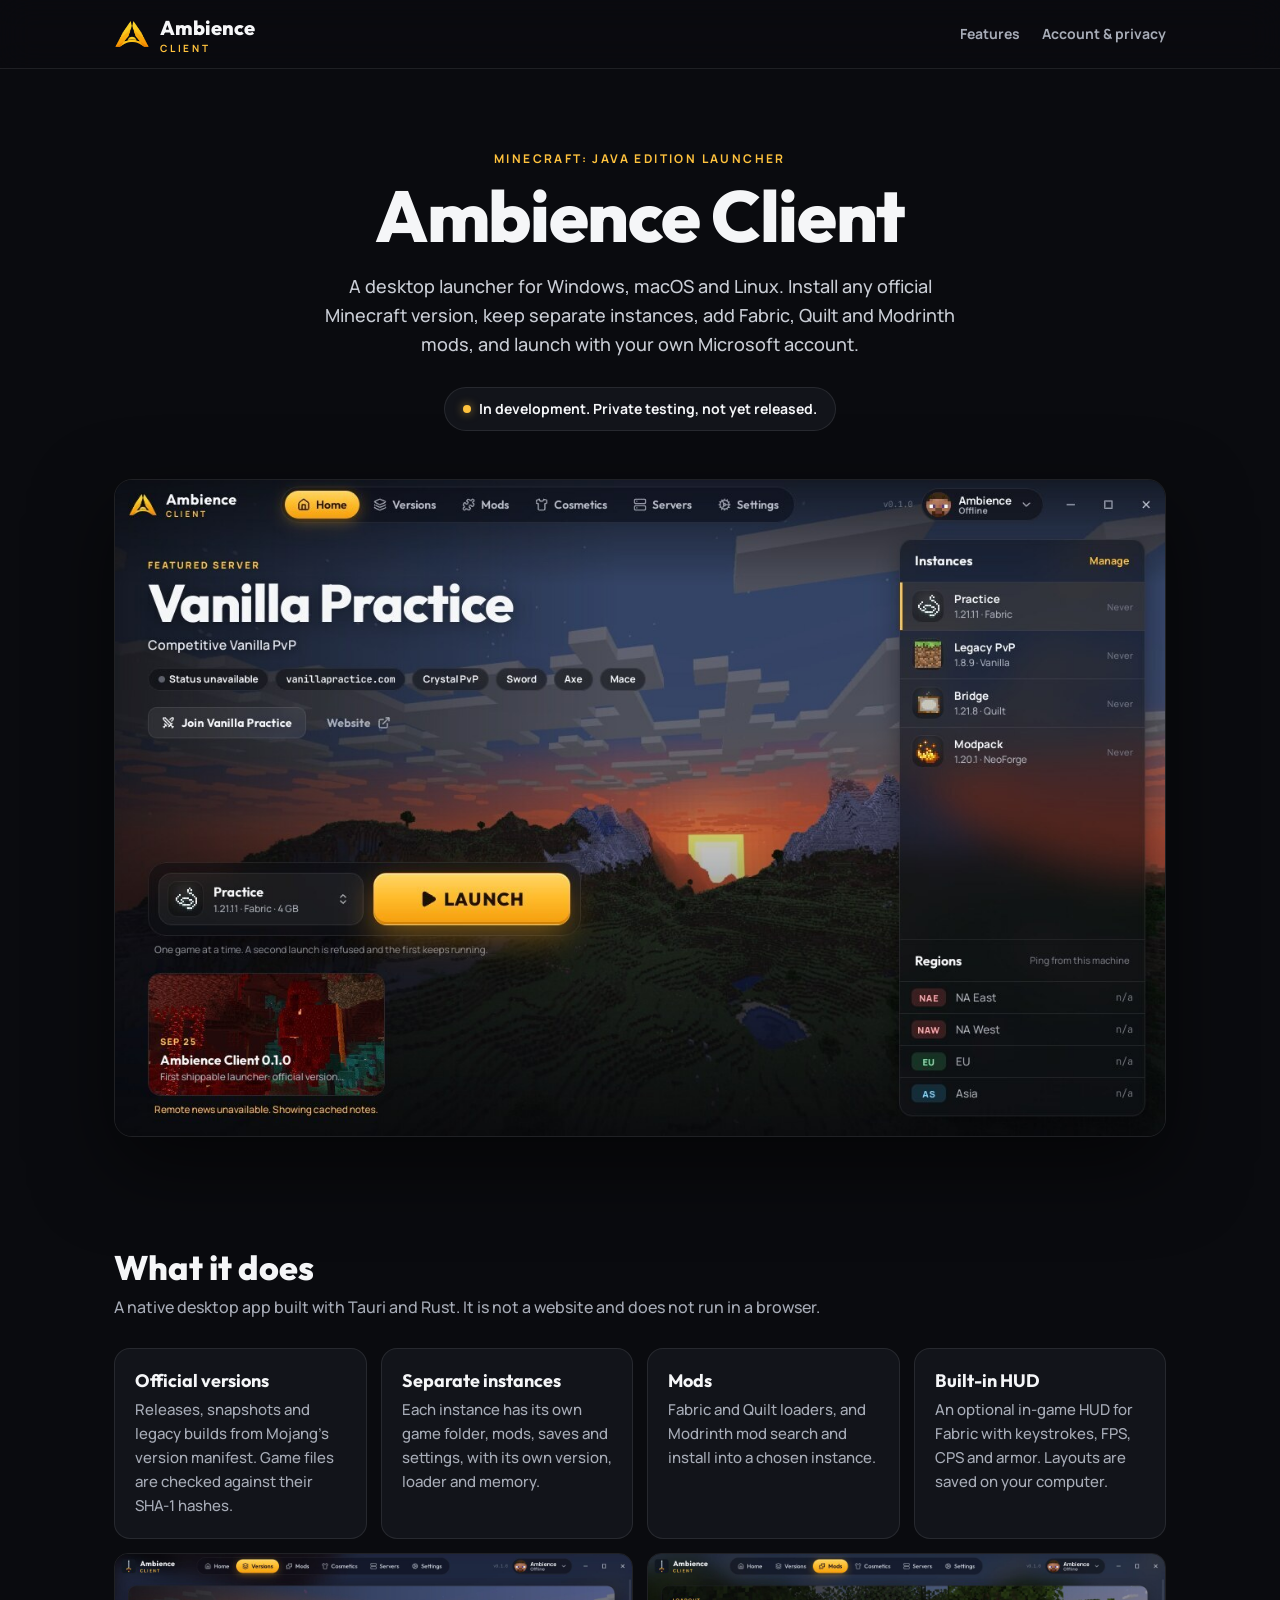
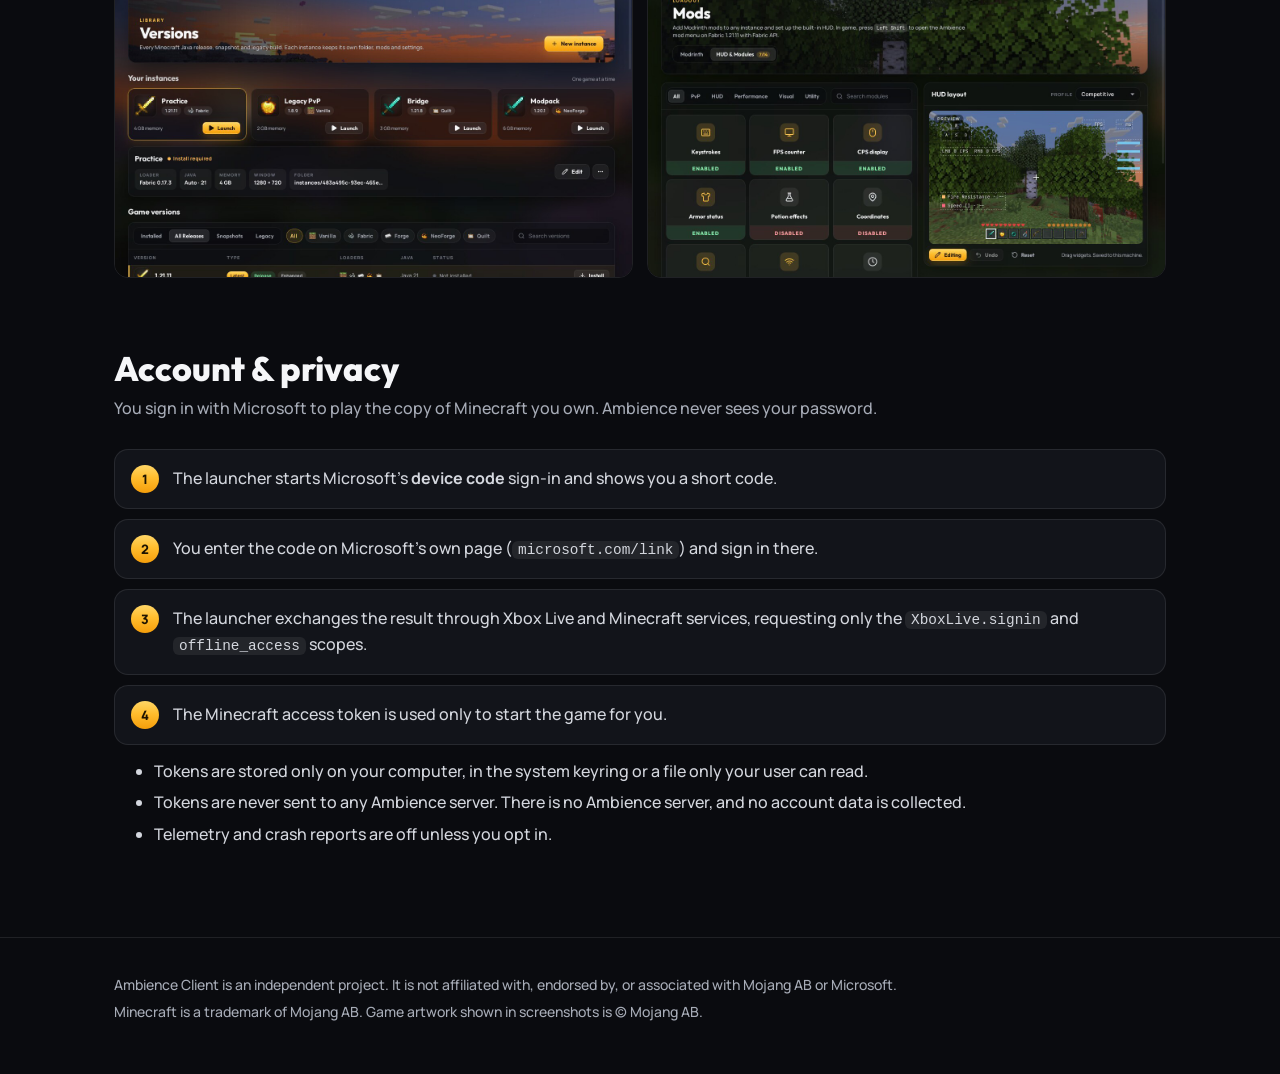
==== index.html @ 085f2ac5 "Add the Ambience Client website." ====
<!doctype html>
<html lang="en">
  <head>
    <meta charset="utf-8" />
    <meta name="viewport" content="width=device-width, initial-scale=1" />
    <title>Ambience Client — Minecraft Java launcher</title>
    <meta name="description" content="Ambience Client is a desktop launcher for Minecraft: Java Edition with isolated instances, Fabric and Quilt, Modrinth mods and Microsoft sign-in." />
    <link rel="icon" type="image/png" href="assets/favicon.png" />
    <link rel="preconnect" href="https://fonts.googleapis.com" />
    <link rel="preconnect" href="https://fonts.gstatic.com" crossorigin />
    <link href="https://fonts.googleapis.com/css2?family=Manrope:wght@500;600;700&family=Outfit:wght@700;800&display=swap" rel="stylesheet" />
    <style>
      :root {
        --bg: #0a0b0f;
        --panel: #12141a;
        --line: rgba(255, 255, 255, 0.09);
        --ink: #f5f6f8;
        --muted: #a7acb7;
        --gold: #ffc23d;
        --gold-grad: linear-gradient(180deg, #ffd666 0%, #ffbd2e 45%, #f59e0b 100%);
      }
      * { box-sizing: border-box; }
      html { scroll-behavior: smooth; }
      body {
        margin: 0;
        background: var(--bg);
        color: var(--ink);
        font: 500 16px/1.6 "Manrope", system-ui, sans-serif;
        -webkit-font-smoothing: antialiased;
      }
      a { color: inherit; }
      .wrap { max-width: 1100px; margin: 0 auto; padding: 0 24px; }
      header {
        position: sticky; top: 0; z-index: 10;
        background: rgba(10, 11, 15, 0.8);
        backdrop-filter: blur(16px);
        border-bottom: 1px solid var(--line);
      }
      header .wrap { display: flex; align-items: center; justify-content: space-between; height: 68px; }
      .brand { display: flex; align-items: center; gap: 10px; text-decoration: none; }
      .brand img { width: 36px; height: 36px; }
      .brand b { font: 800 20px "Outfit", sans-serif; }
      .brand small { display: block; font-size: 10px; font-weight: 700; letter-spacing: 0.28em; color: var(--gold); line-height: 1; }
      nav { display: flex; gap: 22px; font-weight: 700; font-size: 14px; }
      nav a { text-decoration: none; color: var(--muted); }
      nav a:hover { color: var(--ink); }

      .hero { padding: 80px 0 40px; text-align: center; }
      .kicker { font-size: 12px; font-weight: 700; letter-spacing: 0.2em; text-transform: uppercase; color: var(--gold); }
      h1 { margin: 12px 0 0; font: 800 clamp(40px, 7vw, 72px)/1 "Outfit", sans-serif; letter-spacing: -0.02em; }
      .lede { max-width: 640px; margin: 20px auto 0; font-size: 18px; color: #c9cdd5; }
      .status {
        display: inline-flex; align-items: center; gap: 8px; margin-top: 28px;
        padding: 10px 18px; border-radius: 999px; border: 1px solid var(--line); background: var(--panel);
        font-weight: 700; font-size: 14px;
      }
      .status i { width: 8px; height: 8px; border-radius: 99px; background: var(--gold); box-shadow: 0 0 10px rgba(255, 194, 61, 0.6); }
      .shot {
        display: block; width: 100%; margin: 48px auto 0; border-radius: 18px;
        border: 1px solid var(--line); box-shadow: 0 30px 80px rgba(0, 0, 0, 0.55);
      }

      section { padding: 72px 0 0; }
      h2 { margin: 0 0 8px; font: 800 34px/1.1 "Outfit", sans-serif; }
      .sub { margin: 0 0 28px; color: var(--muted); }
      .grid { display: grid; grid-template-columns: repeat(auto-fit, minmax(240px, 1fr)); gap: 14px; }
      .card { padding: 20px; border-radius: 16px; border: 1px solid var(--line); background: var(--panel); }
      .card h3 { margin: 0 0 6px; font: 700 18px "Outfit", sans-serif; }
      .card p { margin: 0; color: var(--muted); font-size: 15px; }
      .pair { display: grid; grid-template-columns: 1fr 1fr; gap: 14px; margin-top: 14px; }
      .pair img { width: 100%; border-radius: 14px; border: 1px solid var(--line); }

      .steps { counter-reset: s; list-style: none; padding: 0; margin: 0; display: grid; gap: 10px; }
      .steps li {
        counter-increment: s; position: relative; padding: 16px 18px 16px 58px;
        border-radius: 14px; border: 1px solid var(--line); background: var(--panel); color: #d4d7de;
      }
      .steps li::before {
        content: counter(s); position: absolute; left: 16px; top: 15px;
        width: 28px; height: 28px; border-radius: 99px; display: grid; place-items: center;
        background: var(--gold-grad); color: #1d1300; font-weight: 800; font-size: 13px;
      }
      code { font-family: ui-monospace, "JetBrains Mono", monospace; font-size: 0.9em; padding: 1px 6px; border-radius: 6px; background: rgba(255, 255, 255, 0.07); }
      .facts { margin-top: 14px; }
      .facts li { margin: 6px 0; color: #d4d7de; }

      footer { margin-top: 90px; padding: 32px 0 48px; border-top: 1px solid var(--line); color: var(--muted); font-size: 14px; }
      footer p { margin: 4px 0; }
      @media (max-width: 720px) {
        nav { display: none; }
        .pair { grid-template-columns: 1fr; }
        .hero { padding-top: 48px; }
      }
    </style>
  </head>
  <body>
    <header>
      <div class="wrap">
        <a class="brand" href="#top">
          <img src="assets/logo.png" alt="" />
          <span><b>Ambience</b><small>CLIENT</small></span>
        </a>
        <nav>
          <a href="#features">Features</a>
          <a href="#account">Account &amp; privacy</a>
        </nav>
      </div>
    </header>

    <main class="wrap" id="top">
      <div class="hero">
        <div class="kicker">Minecraft: Java Edition launcher</div>
        <h1>Ambience Client</h1>
        <p class="lede">
          A desktop launcher for Windows, macOS and Linux. Install any official Minecraft version, keep separate
          instances, add Fabric, Quilt and Modrinth mods, and launch with your own Microsoft account.
        </p>
        <div class="status"><i></i> In development. Private testing, not yet released.</div>
        <img class="shot" src="assets/home.jpg" alt="Ambience Client home screen with the launch button and instance list" />
      </div>

      <section id="features">
        <h2>What it does</h2>
        <p class="sub">A native desktop app built with Tauri and Rust. It is not a website and does not run in a browser.</p>
        <div class="grid">
          <div class="card">
            <h3>Official versions</h3>
            <p>Releases, snapshots and legacy builds from Mojang's version manifest. Game files are checked against their SHA-1 hashes.</p>
          </div>
          <div class="card">
            <h3>Separate instances</h3>
            <p>Each instance has its own game folder, mods, saves and settings, with its own version, loader and memory.</p>
          </div>
          <div class="card">
            <h3>Mods</h3>
            <p>Fabric and Quilt loaders, and Modrinth mod search and install into a chosen instance.</p>
          </div>
          <div class="card">
            <h3>Built-in HUD</h3>
            <p>An optional in-game HUD for Fabric with keystrokes, FPS, CPS and armor. Layouts are saved on your computer.</p>
          </div>
        </div>
        <div class="pair">
          <img src="assets/versions.jpg" alt="Versions screen with instances and the game version list" />
          <img src="assets/mods-hud.jpg" alt="Mods screen with module tiles and the HUD layout editor" />
        </div>
      </section>

      <section id="account">
        <h2>Account &amp; privacy</h2>
        <p class="sub">You sign in with Microsoft to play the copy of Minecraft you own. Ambience never sees your password.</p>
        <ol class="steps">
          <li>The launcher starts Microsoft's <b>device code</b> sign-in and shows you a short code.</li>
          <li>You enter the code on Microsoft's own page (<code>microsoft.com/link</code>) and sign in there.</li>
          <li>The launcher exchanges the result through Xbox Live and Minecraft services, requesting only the <code>XboxLive.signin</code> and <code>offline_access</code> scopes.</li>
          <li>The Minecraft access token is used only to start the game for you.</li>
        </ol>
        <ul class="facts">
          <li>Tokens are stored only on your computer, in the system keyring or a file only your user can read.</li>
          <li>Tokens are never sent to any Ambience server. There is no Ambience server, and no account data is collected.</li>
          <li>Telemetry and crash reports are off unless you opt in.</li>
        </ul>
      </section>

    </main>

    <footer>
      <div class="wrap">
        <p>Ambience Client is an independent project. It is not affiliated with, endorsed by, or associated with Mojang AB or Microsoft.</p>
        <p>Minecraft is a trademark of Mojang AB. Game artwork shown in screenshots is © Mojang AB.</p>
      </div>
    </footer>
  </body>
</html>
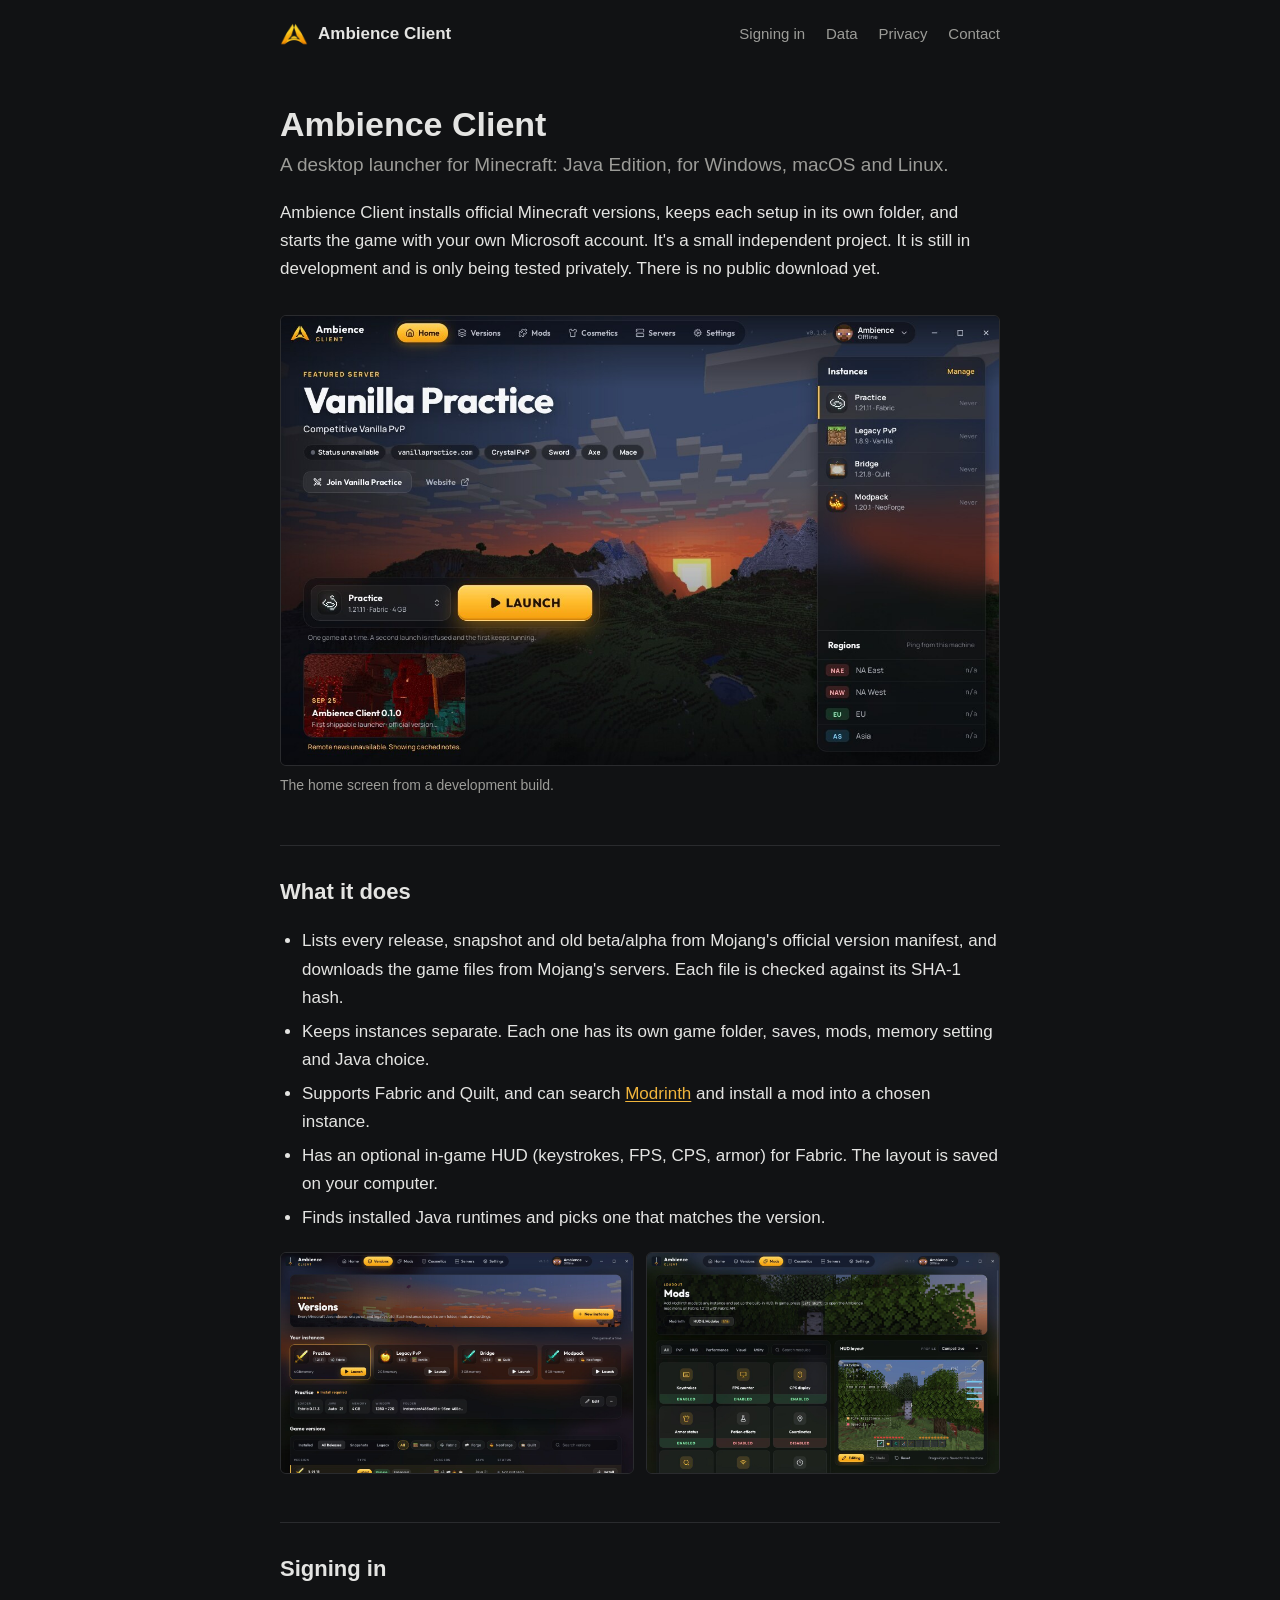
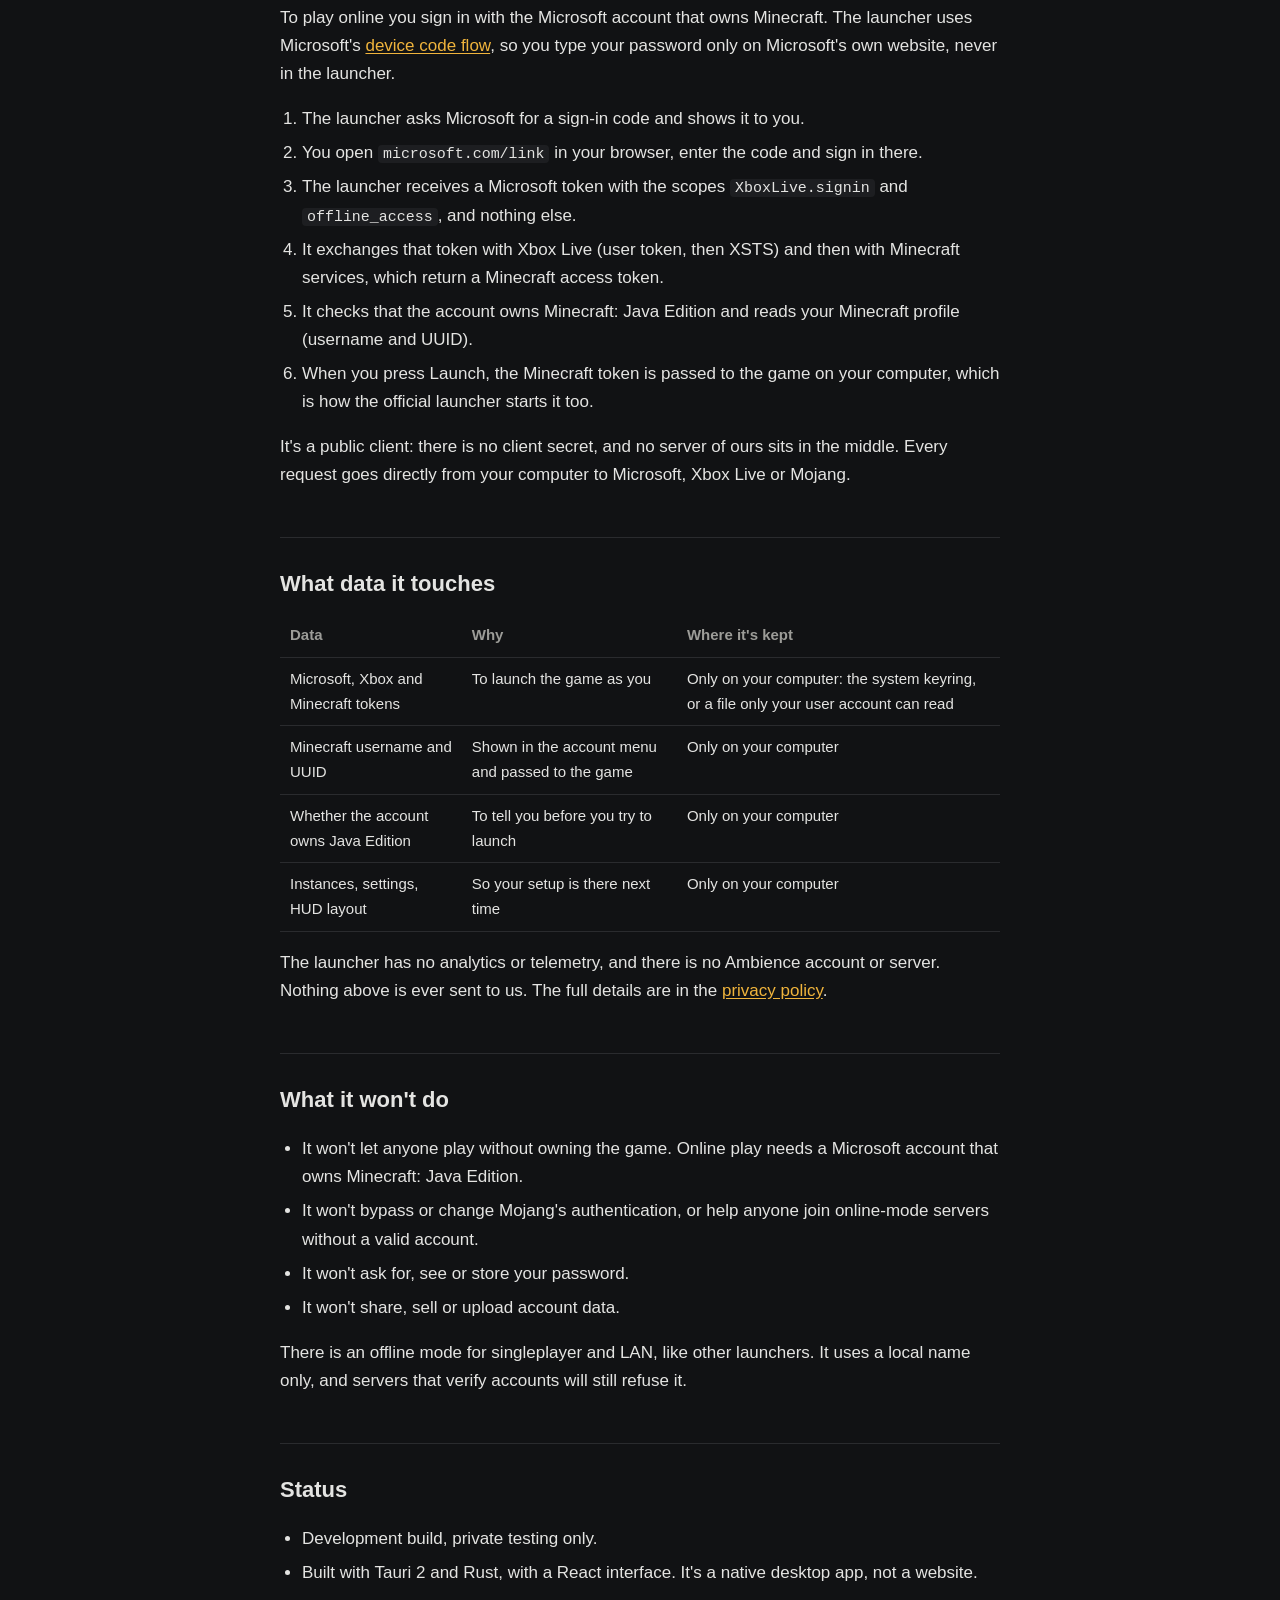
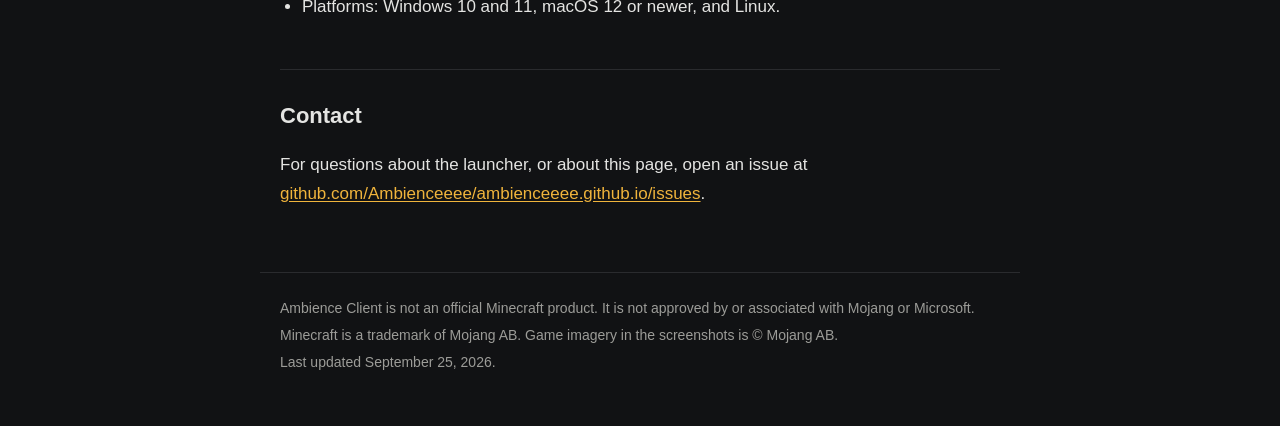
==== commit d1a00449: "Rewrite the site as a plain project page and add a privacy policy." ====
--- a/index.html
+++ b/index.html
@@ -1,174 +1,112 @@
 <!doctype html>
 <html lang="en">
-  <head>
-    <meta charset="utf-8" />
-    <meta name="viewport" content="width=device-width, initial-scale=1" />
-    <title>Ambience Client — Minecraft Java launcher</title>
-    <meta name="description" content="Ambience Client is a desktop launcher for Minecraft: Java Edition with isolated instances, Fabric and Quilt, Modrinth mods and Microsoft sign-in." />
-    <link rel="icon" type="image/png" href="assets/favicon.png" />
-    <link rel="preconnect" href="https://fonts.googleapis.com" />
-    <link rel="preconnect" href="https://fonts.gstatic.com" crossorigin />
-    <link href="https://fonts.googleapis.com/css2?family=Manrope:wght@500;600;700&family=Outfit:wght@700;800&display=swap" rel="stylesheet" />
-    <style>
-      :root {
-        --bg: #0a0b0f;
-        --panel: #12141a;
-        --line: rgba(255, 255, 255, 0.09);
-        --ink: #f5f6f8;
-        --muted: #a7acb7;
-        --gold: #ffc23d;
-        --gold-grad: linear-gradient(180deg, #ffd666 0%, #ffbd2e 45%, #f59e0b 100%);
-      }
-      * { box-sizing: border-box; }
-      html { scroll-behavior: smooth; }
-      body {
-        margin: 0;
-        background: var(--bg);
-        color: var(--ink);
-        font: 500 16px/1.6 "Manrope", system-ui, sans-serif;
-        -webkit-font-smoothing: antialiased;
-      }
-      a { color: inherit; }
-      .wrap { max-width: 1100px; margin: 0 auto; padding: 0 24px; }
-      header {
-        position: sticky; top: 0; z-index: 10;
-        background: rgba(10, 11, 15, 0.8);
-        backdrop-filter: blur(16px);
-        border-bottom: 1px solid var(--line);
-      }
-      header .wrap { display: flex; align-items: center; justify-content: space-between; height: 68px; }
-      .brand { display: flex; align-items: center; gap: 10px; text-decoration: none; }
-      .brand img { width: 36px; height: 36px; }
-      .brand b { font: 800 20px "Outfit", sans-serif; }
-      .brand small { display: block; font-size: 10px; font-weight: 700; letter-spacing: 0.28em; color: var(--gold); line-height: 1; }
-      nav { display: flex; gap: 22px; font-weight: 700; font-size: 14px; }
-      nav a { text-decoration: none; color: var(--muted); }
-      nav a:hover { color: var(--ink); }
+<head>
+<meta charset="utf-8">
+<meta name="viewport" content="width=device-width, initial-scale=1">
+<title>Ambience Client</title>
+<meta name="description" content="Ambience Client is an independent desktop launcher for Minecraft: Java Edition.">
+<link rel="icon" type="image/png" href="assets/favicon.png">
+<link rel="stylesheet" href="style.css">
+</head>
+<body>
+<header class="top">
+  <a class="name" href="./"><img src="assets/logo.png" alt="" width="28" height="28">Ambience Client</a>
+  <nav><a href="#signing-in">Signing in</a> <a href="#data">Data</a> <a href="privacy.html">Privacy</a> <a href="#contact">Contact</a></nav>
+</header>
 
-      .hero { padding: 80px 0 40px; text-align: center; }
-      .kicker { font-size: 12px; font-weight: 700; letter-spacing: 0.2em; text-transform: uppercase; color: var(--gold); }
-      h1 { margin: 12px 0 0; font: 800 clamp(40px, 7vw, 72px)/1 "Outfit", sans-serif; letter-spacing: -0.02em; }
-      .lede { max-width: 640px; margin: 20px auto 0; font-size: 18px; color: #c9cdd5; }
-      .status {
-        display: inline-flex; align-items: center; gap: 8px; margin-top: 28px;
-        padding: 10px 18px; border-radius: 999px; border: 1px solid var(--line); background: var(--panel);
-        font-weight: 700; font-size: 14px;
-      }
-      .status i { width: 8px; height: 8px; border-radius: 99px; background: var(--gold); box-shadow: 0 0 10px rgba(255, 194, 61, 0.6); }
-      .shot {
-        display: block; width: 100%; margin: 48px auto 0; border-radius: 18px;
-        border: 1px solid var(--line); box-shadow: 0 30px 80px rgba(0, 0, 0, 0.55);
-      }
+<main>
+  <h1>Ambience Client</h1>
+  <p class="lead">A desktop launcher for Minecraft: Java Edition, for Windows, macOS and Linux.</p>
 
-      section { padding: 72px 0 0; }
-      h2 { margin: 0 0 8px; font: 800 34px/1.1 "Outfit", sans-serif; }
-      .sub { margin: 0 0 28px; color: var(--muted); }
-      .grid { display: grid; grid-template-columns: repeat(auto-fit, minmax(240px, 1fr)); gap: 14px; }
-      .card { padding: 20px; border-radius: 16px; border: 1px solid var(--line); background: var(--panel); }
-      .card h3 { margin: 0 0 6px; font: 700 18px "Outfit", sans-serif; }
-      .card p { margin: 0; color: var(--muted); font-size: 15px; }
-      .pair { display: grid; grid-template-columns: 1fr 1fr; gap: 14px; margin-top: 14px; }
-      .pair img { width: 100%; border-radius: 14px; border: 1px solid var(--line); }
+  <p>
+    Ambience Client installs official Minecraft versions, keeps each setup in its own folder, and starts the game
+    with your own Microsoft account. It's a small independent project. It is still in development and is
+    only being tested privately. There is no public download yet.
+  </p>
 
-      .steps { counter-reset: s; list-style: none; padding: 0; margin: 0; display: grid; gap: 10px; }
-      .steps li {
-        counter-increment: s; position: relative; padding: 16px 18px 16px 58px;
-        border-radius: 14px; border: 1px solid var(--line); background: var(--panel); color: #d4d7de;
-      }
-      .steps li::before {
-        content: counter(s); position: absolute; left: 16px; top: 15px;
-        width: 28px; height: 28px; border-radius: 99px; display: grid; place-items: center;
-        background: var(--gold-grad); color: #1d1300; font-weight: 800; font-size: 13px;
-      }
-      code { font-family: ui-monospace, "JetBrains Mono", monospace; font-size: 0.9em; padding: 1px 6px; border-radius: 6px; background: rgba(255, 255, 255, 0.07); }
-      .facts { margin-top: 14px; }
-      .facts li { margin: 6px 0; color: #d4d7de; }
+  <figure>
+    <img src="assets/home.jpg" alt="The launcher's home screen: a Launch button, the selected instance and a list of instances." width="1280" height="800">
+    <figcaption>The home screen from a development build.</figcaption>
+  </figure>
 
-      footer { margin-top: 90px; padding: 32px 0 48px; border-top: 1px solid var(--line); color: var(--muted); font-size: 14px; }
-      footer p { margin: 4px 0; }
-      @media (max-width: 720px) {
-        nav { display: none; }
-        .pair { grid-template-columns: 1fr; }
-        .hero { padding-top: 48px; }
-      }
-    </style>
-  </head>
-  <body>
-    <header>
-      <div class="wrap">
-        <a class="brand" href="#top">
-          <img src="assets/logo.png" alt="" />
-          <span><b>Ambience</b><small>CLIENT</small></span>
-        </a>
-        <nav>
-          <a href="#features">Features</a>
-          <a href="#account">Account &amp; privacy</a>
-        </nav>
-      </div>
-    </header>
+  <h2 id="features">What it does</h2>
+  <ul>
+    <li>Lists every release, snapshot and old beta/alpha from Mojang's official version manifest, and downloads the game files from Mojang's servers. Each file is checked against its SHA-1 hash.</li>
+    <li>Keeps instances separate. Each one has its own game folder, saves, mods, memory setting and Java choice.</li>
+    <li>Supports Fabric and Quilt, and can search <a href="https://modrinth.com">Modrinth</a> and install a mod into a chosen instance.</li>
+    <li>Has an optional in-game HUD (keystrokes, FPS, CPS, armor) for Fabric. The layout is saved on your computer.</li>
+    <li>Finds installed Java runtimes and picks one that matches the version.</li>
+  </ul>
 
-    <main class="wrap" id="top">
-      <div class="hero">
-        <div class="kicker">Minecraft: Java Edition launcher</div>
-        <h1>Ambience Client</h1>
-        <p class="lede">
-          A desktop launcher for Windows, macOS and Linux. Install any official Minecraft version, keep separate
-          instances, add Fabric, Quilt and Modrinth mods, and launch with your own Microsoft account.
-        </p>
-        <div class="status"><i></i> In development. Private testing, not yet released.</div>
-        <img class="shot" src="assets/home.jpg" alt="Ambience Client home screen with the launch button and instance list" />
-      </div>
+  <div class="shots">
+    <img src="assets/versions.jpg" alt="Versions screen with instances and the list of game versions." width="1280" height="800" loading="lazy">
+    <img src="assets/mods-hud.jpg" alt="Mods screen with the module toggles and the HUD layout editor." width="1280" height="800" loading="lazy">
+  </div>
 
-      <section id="features">
-        <h2>What it does</h2>
-        <p class="sub">A native desktop app built with Tauri and Rust. It is not a website and does not run in a browser.</p>
-        <div class="grid">
-          <div class="card">
-            <h3>Official versions</h3>
-            <p>Releases, snapshots and legacy builds from Mojang's version manifest. Game files are checked against their SHA-1 hashes.</p>
-          </div>
-          <div class="card">
-            <h3>Separate instances</h3>
-            <p>Each instance has its own game folder, mods, saves and settings, with its own version, loader and memory.</p>
-          </div>
-          <div class="card">
-            <h3>Mods</h3>
-            <p>Fabric and Quilt loaders, and Modrinth mod search and install into a chosen instance.</p>
-          </div>
-          <div class="card">
-            <h3>Built-in HUD</h3>
-            <p>An optional in-game HUD for Fabric with keystrokes, FPS, CPS and armor. Layouts are saved on your computer.</p>
-          </div>
-        </div>
-        <div class="pair">
-          <img src="assets/versions.jpg" alt="Versions screen with instances and the game version list" />
-          <img src="assets/mods-hud.jpg" alt="Mods screen with module tiles and the HUD layout editor" />
-        </div>
-      </section>
+  <h2 id="signing-in">Signing in</h2>
+  <p>
+    To play online you sign in with the Microsoft account that owns Minecraft. The launcher uses Microsoft's
+    <a href="https://learn.microsoft.com/en-us/entra/identity-platform/v2-oauth2-device-code">device code flow</a>, so you
+    type your password only on Microsoft's own website, never in the launcher.
+  </p>
+  <ol>
+    <li>The launcher asks Microsoft for a sign-in code and shows it to you.</li>
+    <li>You open <code>microsoft.com/link</code> in your browser, enter the code and sign in there.</li>
+    <li>The launcher receives a Microsoft token with the scopes <code>XboxLive.signin</code> and <code>offline_access</code>, and nothing else.</li>
+    <li>It exchanges that token with Xbox Live (user token, then XSTS) and then with Minecraft services, which return a Minecraft access token.</li>
+    <li>It checks that the account owns Minecraft: Java Edition and reads your Minecraft profile (username and UUID).</li>
+    <li>When you press Launch, the Minecraft token is passed to the game on your computer, which is how the official launcher starts it too.</li>
+  </ol>
+  <p>
+    It's a public client: there is no client secret, and no server of ours sits in the middle. Every request goes directly
+    from your computer to Microsoft, Xbox Live or Mojang.
+  </p>
 
-      <section id="account">
-        <h2>Account &amp; privacy</h2>
-        <p class="sub">You sign in with Microsoft to play the copy of Minecraft you own. Ambience never sees your password.</p>
-        <ol class="steps">
-          <li>The launcher starts Microsoft's <b>device code</b> sign-in and shows you a short code.</li>
-          <li>You enter the code on Microsoft's own page (<code>microsoft.com/link</code>) and sign in there.</li>
-          <li>The launcher exchanges the result through Xbox Live and Minecraft services, requesting only the <code>XboxLive.signin</code> and <code>offline_access</code> scopes.</li>
-          <li>The Minecraft access token is used only to start the game for you.</li>
-        </ol>
-        <ul class="facts">
-          <li>Tokens are stored only on your computer, in the system keyring or a file only your user can read.</li>
-          <li>Tokens are never sent to any Ambience server. There is no Ambience server, and no account data is collected.</li>
-          <li>Telemetry and crash reports are off unless you opt in.</li>
-        </ul>
-      </section>
+  <h2 id="data">What data it touches</h2>
+  <table>
+    <thead><tr><th>Data</th><th>Why</th><th>Where it's kept</th></tr></thead>
+    <tbody>
+      <tr><td>Microsoft, Xbox and Minecraft tokens</td><td>To launch the game as you</td><td>Only on your computer: the system keyring, or a file only your user account can read</td></tr>
+      <tr><td>Minecraft username and UUID</td><td>Shown in the account menu and passed to the game</td><td>Only on your computer</td></tr>
+      <tr><td>Whether the account owns Java Edition</td><td>To tell you before you try to launch</td><td>Only on your computer</td></tr>
+      <tr><td>Instances, settings, HUD layout</td><td>So your setup is there next time</td><td>Only on your computer</td></tr>
+    </tbody>
+  </table>
+  <p>
+    The launcher has no analytics or telemetry, and there is no Ambience account or server. Nothing above is ever sent
+    to us. The full details are in the <a href="privacy.html">privacy policy</a>.
+  </p>
 
-    </main>
+  <h2 id="wont">What it won't do</h2>
+  <ul>
+    <li>It won't let anyone play without owning the game. Online play needs a Microsoft account that owns Minecraft: Java Edition.</li>
+    <li>It won't bypass or change Mojang's authentication, or help anyone join online-mode servers without a valid account.</li>
+    <li>It won't ask for, see or store your password.</li>
+    <li>It won't share, sell or upload account data.</li>
+  </ul>
+  <p>
+    There is an offline mode for singleplayer and LAN, like other launchers. It uses a local name only, and servers that
+    verify accounts will still refuse it.
+  </p>
 
-    <footer>
-      <div class="wrap">
-        <p>Ambience Client is an independent project. It is not affiliated with, endorsed by, or associated with Mojang AB or Microsoft.</p>
-        <p>Minecraft is a trademark of Mojang AB. Game artwork shown in screenshots is © Mojang AB.</p>
-      </div>
-    </footer>
-  </body>
+  <h2 id="status">Status</h2>
+  <ul>
+    <li>Development build, private testing only.</li>
+    <li>Built with Tauri 2 and Rust, with a React interface. It's a native desktop app, not a website.</li>
+    <li>Platforms: Windows 10 and 11, macOS 12 or newer, and Linux.</li>
+  </ul>
+
+  <h2 id="contact">Contact</h2>
+  <p>
+    For questions about the launcher, or about this page, open an issue at
+    <a href="https://github.com/Ambienceeee/ambienceeee.github.io/issues">github.com/Ambienceeee/ambienceeee.github.io/issues</a>.
+  </p>
+</main>
+
+<footer>
+  <p>Ambience Client is not an official Minecraft product. It is not approved by or associated with Mojang or Microsoft.</p>
+  <p>Minecraft is a trademark of Mojang AB. Game imagery in the screenshots is © Mojang AB.</p>
+  <p>Last updated September 25, 2026.</p>
+</footer>
+</body>
 </html>
--- a/style.css
+++ b/style.css
@@ -0,0 +1,142 @@
+/* Plain, readable project page. No web fonts: it uses whatever the reader's system has. */
+:root {
+  color-scheme: dark;
+  --bg: #111214;
+  --text: #e4e4e2;
+  --dim: #9c9c98;
+  --line: #2a2b2e;
+  --link: #f0b43c;
+}
+
+* { box-sizing: border-box; }
+
+body {
+  margin: 0;
+  background: var(--bg);
+  color: var(--text);
+  font: 17px/1.65 -apple-system, BlinkMacSystemFont, "Segoe UI", "Helvetica Neue", "Noto Sans", sans-serif;
+}
+
+a { color: var(--link); text-underline-offset: 2px; }
+a:hover { text-decoration-thickness: 2px; }
+
+.top {
+  display: flex;
+  flex-wrap: wrap;
+  gap: 8px 24px;
+  align-items: center;
+  justify-content: space-between;
+  max-width: 760px;
+  margin: 0 auto;
+  padding: 20px 20px 0;
+}
+
+.top .name {
+  display: flex;
+  align-items: center;
+  gap: 10px;
+  color: var(--text);
+  font-weight: 700;
+  text-decoration: none;
+}
+
+.top nav a {
+  margin-left: 16px;
+  color: var(--dim);
+  font-size: 15px;
+  text-decoration: none;
+}
+
+.top nav a:first-child { margin-left: 0; }
+.top nav a:hover { color: var(--text); }
+
+main, footer {
+  max-width: 760px;
+  margin: 0 auto;
+  padding: 0 20px;
+}
+
+h1 {
+  margin: 56px 0 4px;
+  font-size: 34px;
+  line-height: 1.2;
+}
+
+h2 {
+  margin: 48px 0 12px;
+  font-size: 22px;
+  border-top: 1px solid var(--line);
+  padding-top: 28px;
+}
+
+.lead {
+  margin-top: 0;
+  color: var(--dim);
+  font-size: 19px;
+}
+
+ul, ol { padding-left: 22px; }
+li { margin: 6px 0; }
+
+figure { margin: 32px 0; }
+
+img { max-width: 100%; height: auto; }
+
+figure img,
+.shots img {
+  display: block;
+  border: 1px solid var(--line);
+  border-radius: 6px;
+}
+
+figcaption {
+  margin-top: 8px;
+  color: var(--dim);
+  font-size: 14px;
+}
+
+.shots {
+  display: grid;
+  grid-template-columns: 1fr 1fr;
+  gap: 12px;
+  margin-top: 20px;
+}
+
+code {
+  font: 0.88em ui-monospace, SFMono-Regular, Menlo, Consolas, monospace;
+  background: #1d1e21;
+  padding: 1px 5px;
+  border-radius: 4px;
+}
+
+table {
+  width: 100%;
+  border-collapse: collapse;
+  font-size: 15px;
+}
+
+th, td {
+  padding: 9px 10px;
+  border-bottom: 1px solid var(--line);
+  text-align: left;
+  vertical-align: top;
+}
+
+th { color: var(--dim); font-weight: 600; }
+
+footer {
+  margin-top: 64px;
+  padding-top: 20px;
+  padding-bottom: 48px;
+  border-top: 1px solid var(--line);
+  color: var(--dim);
+  font-size: 14px;
+}
+
+footer p { margin: 4px 0; }
+
+@media (max-width: 600px) {
+  .shots { grid-template-columns: 1fr; }
+  h1 { font-size: 28px; }
+  table { font-size: 14px; }
+}
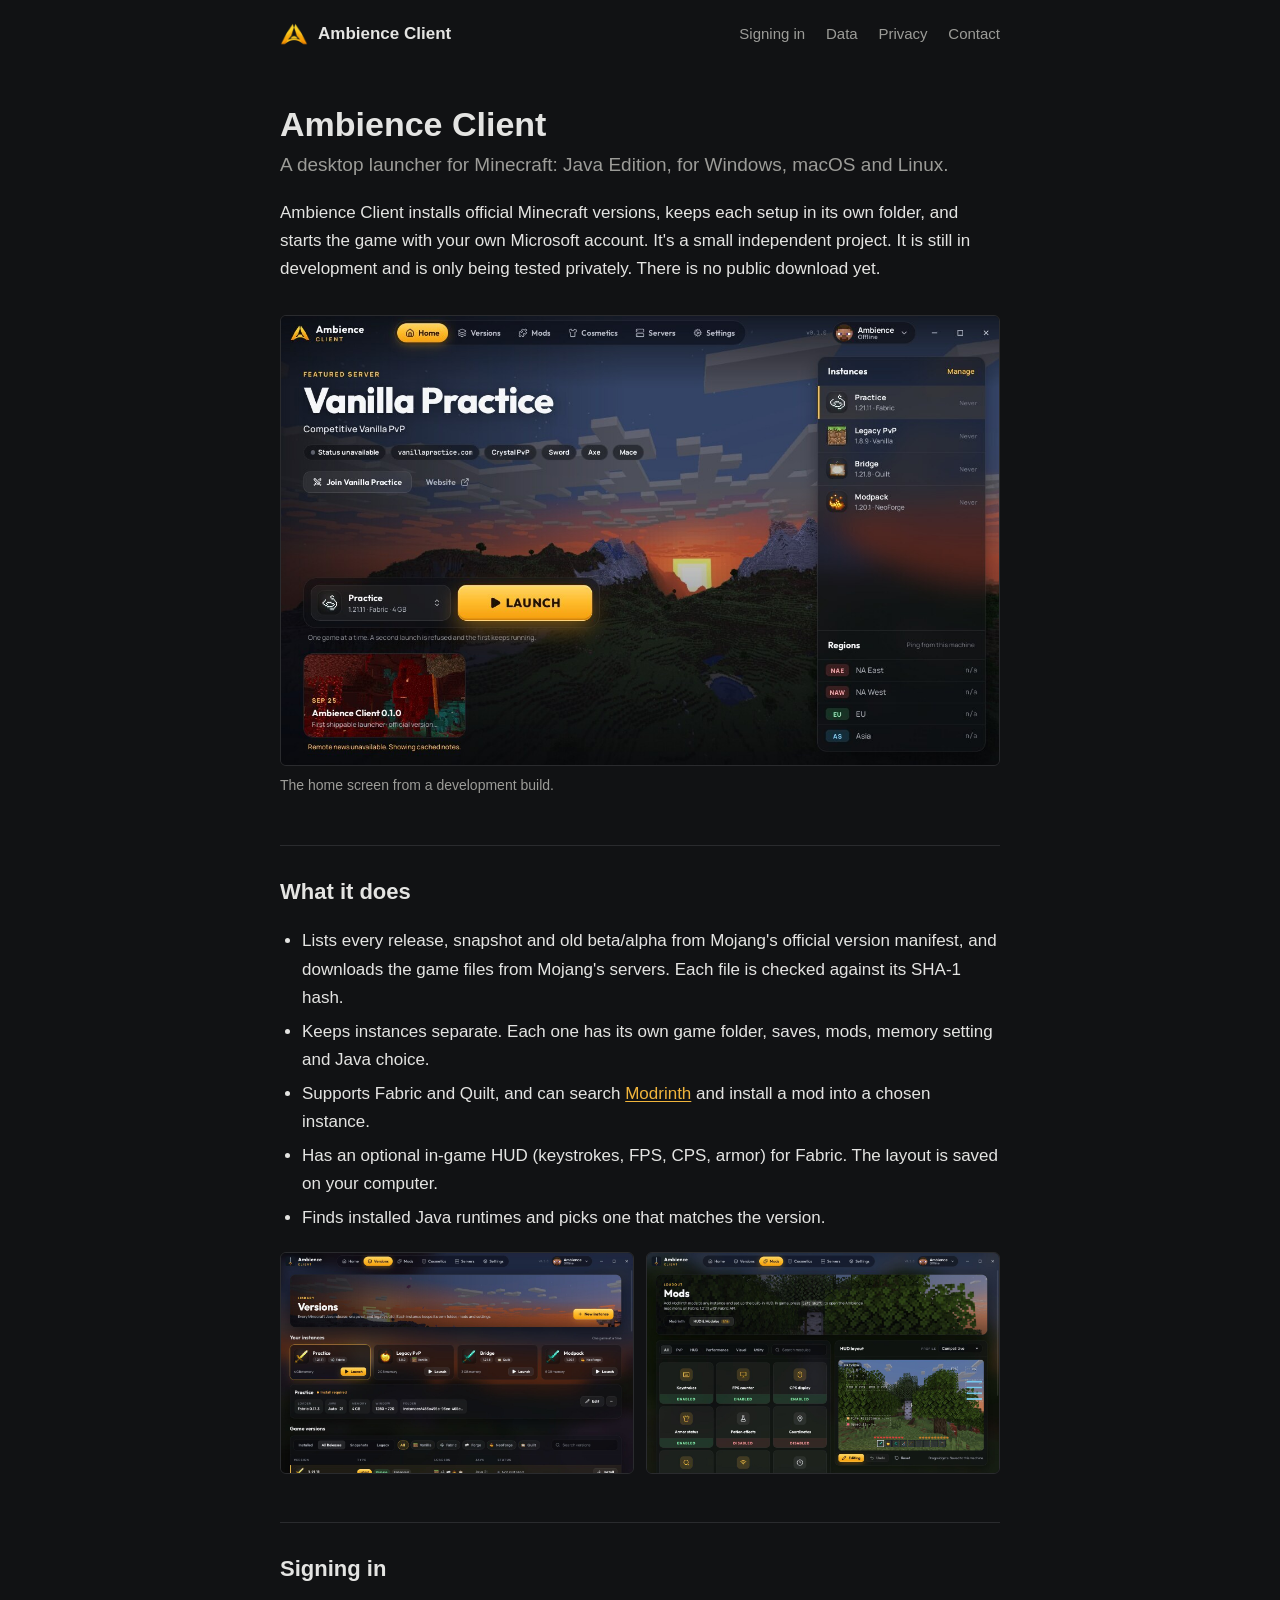
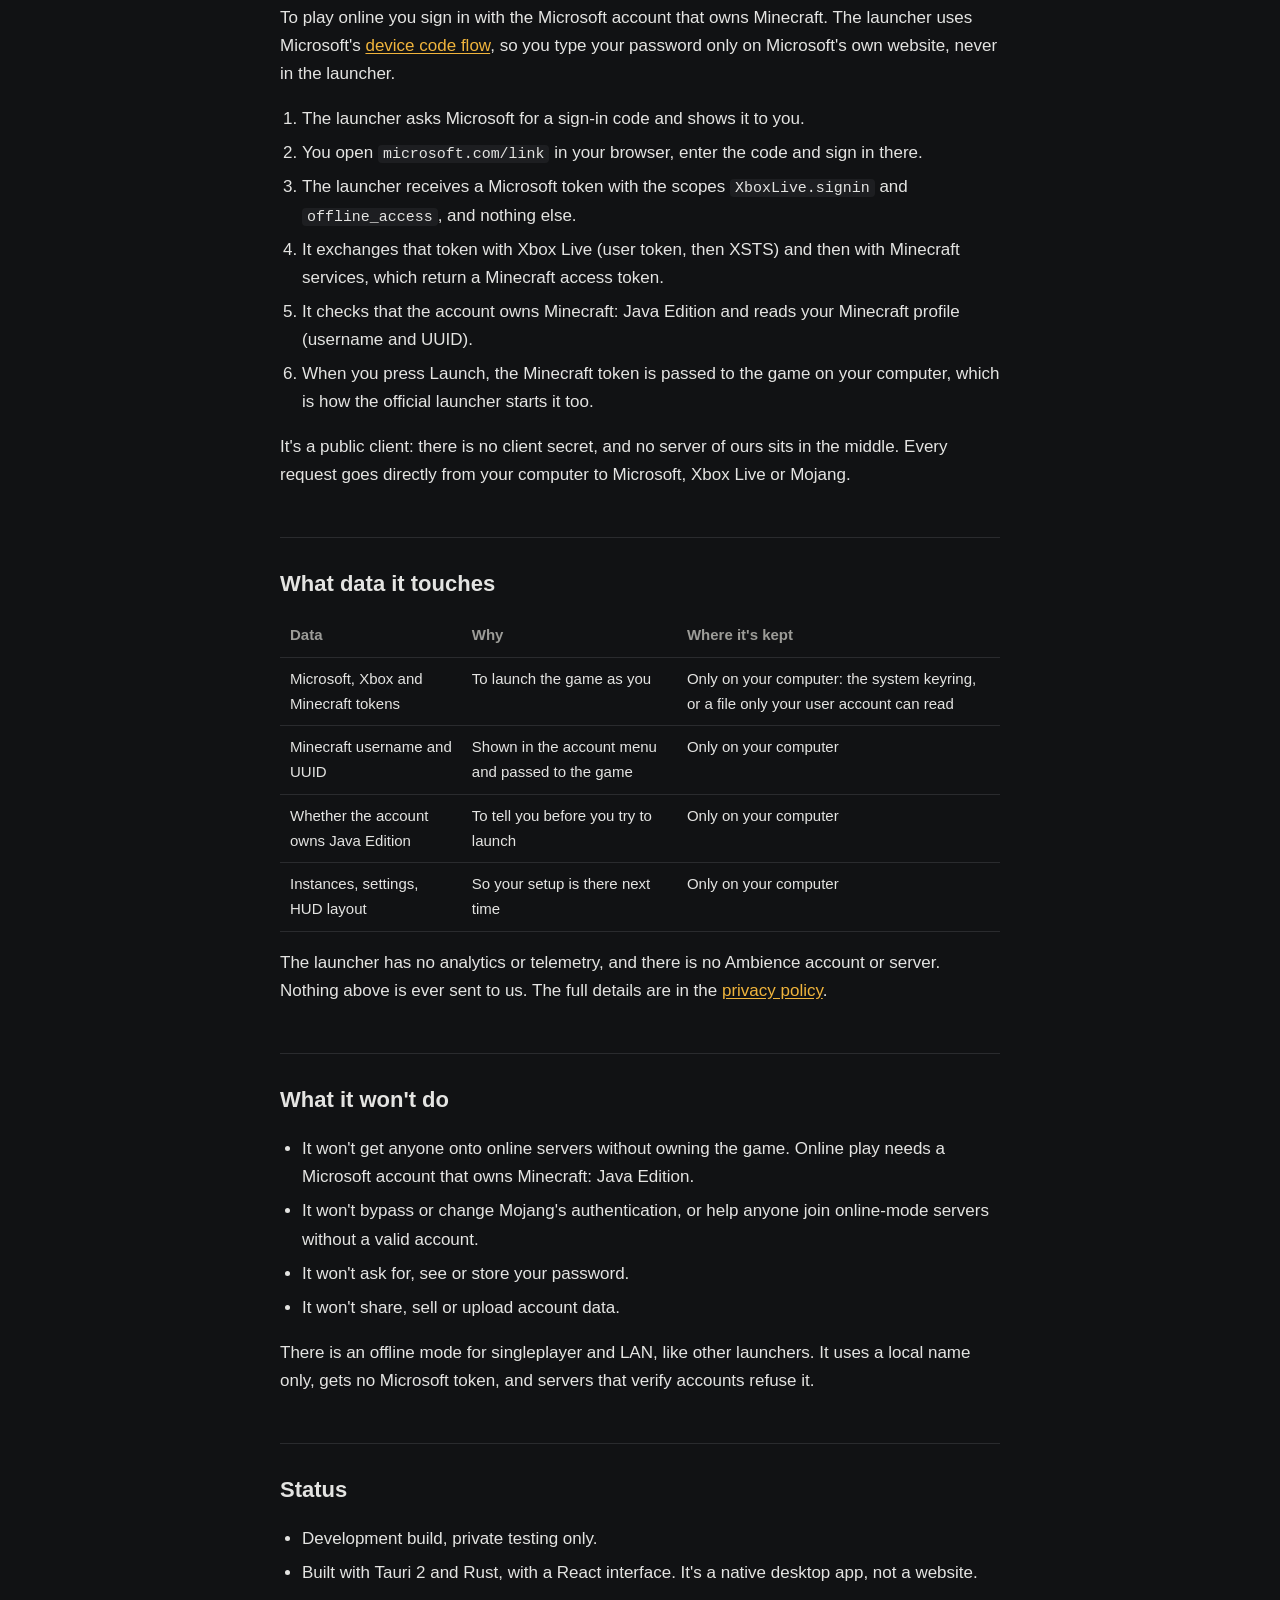
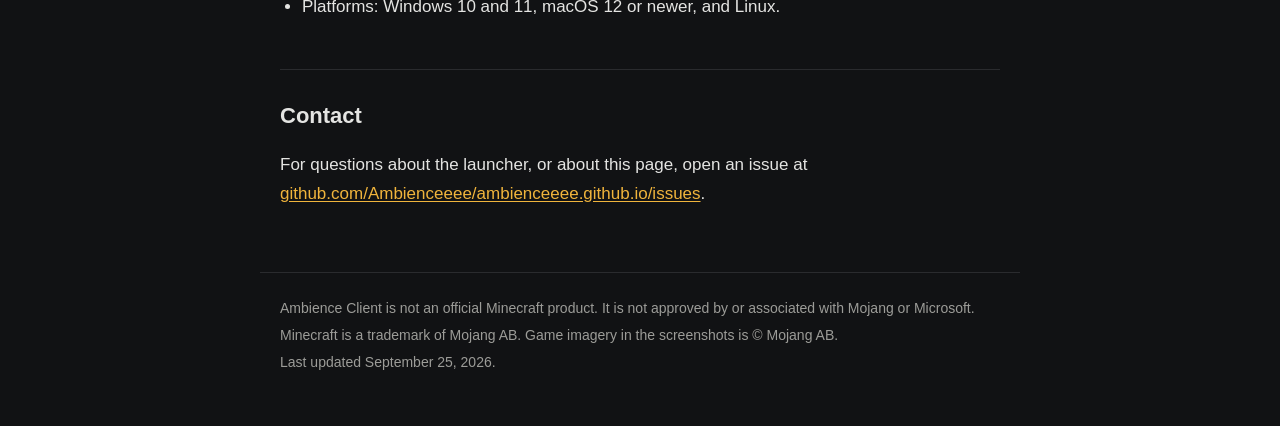
==== commit 5b5f85a6: "Describe offline mode accurately and list the skin host in the privacy policy." ====
--- a/index.html
+++ b/index.html
@@ -79,14 +79,14 @@
 
   <h2 id="wont">What it won't do</h2>
   <ul>
-    <li>It won't let anyone play without owning the game. Online play needs a Microsoft account that owns Minecraft: Java Edition.</li>
+    <li>It won't get anyone onto online servers without owning the game. Online play needs a Microsoft account that owns Minecraft: Java Edition.</li>
     <li>It won't bypass or change Mojang's authentication, or help anyone join online-mode servers without a valid account.</li>
     <li>It won't ask for, see or store your password.</li>
     <li>It won't share, sell or upload account data.</li>
   </ul>
   <p>
-    There is an offline mode for singleplayer and LAN, like other launchers. It uses a local name only, and servers that
-    verify accounts will still refuse it.
+    There is an offline mode for singleplayer and LAN, like other launchers. It uses a local name only, gets no Microsoft
+    token, and servers that verify accounts refuse it.
   </p>
 
   <h2 id="status">Status</h2>
